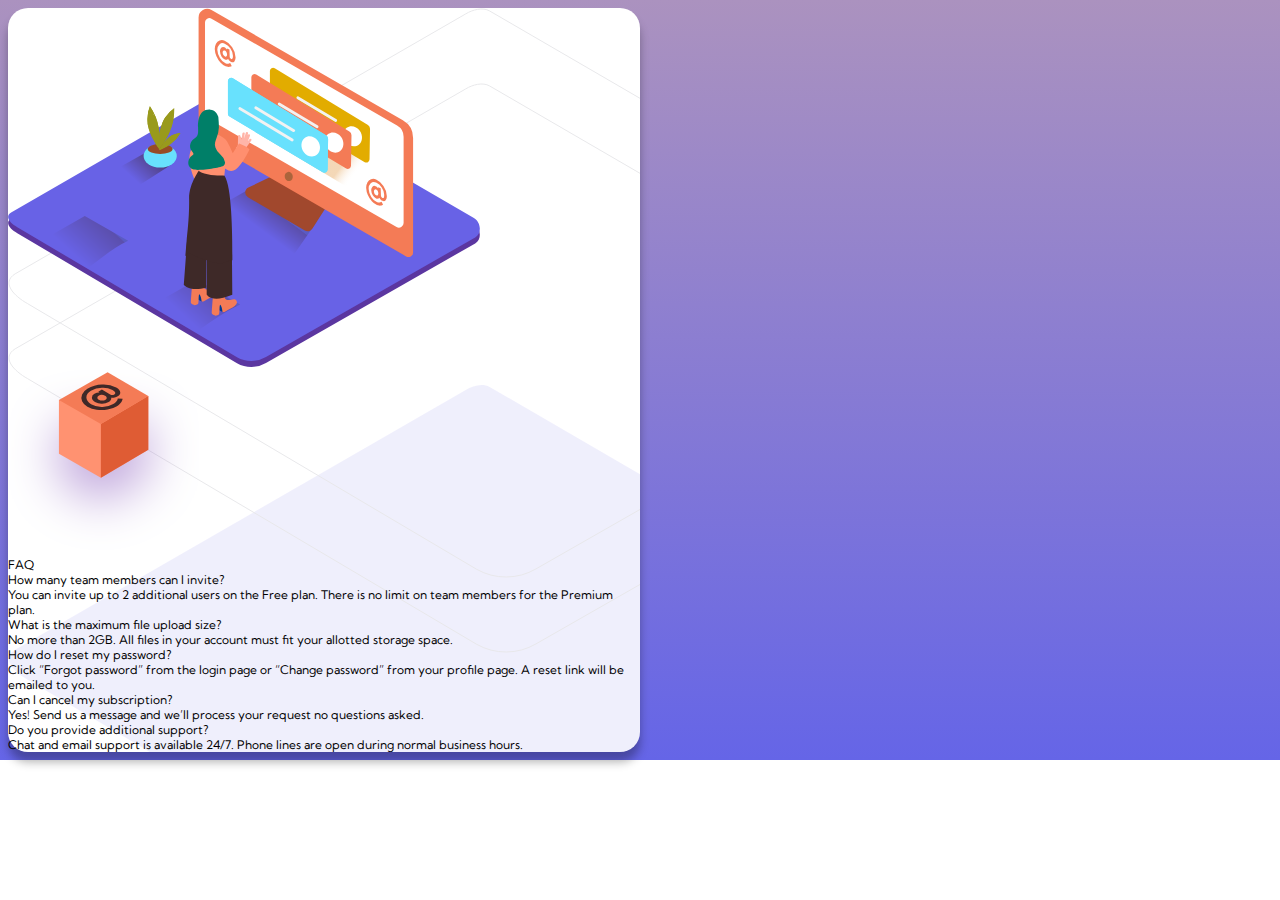
==== faq-accordion-card-main/code files/index.html @ 154fa42a "added the images, writeup, basic card style" ====
<!DOCTYPE html>
<html lang="en">

  <head>
    <meta charset="UTF-8">
    <meta name="viewport" content="width=device-width, initial-scale=1.0"> <!-- displays site properly based on user's device -->
    <link rel="stylesheet" href="https://fonts.googleapis.com/css?family=Kumbh Sans">
    <link rel="stylesheet" href="style.css">
    <link rel="icon" type="image/png" sizes="32x32" href="../images/favicon-32x32.png">  
    <title>Frontend Mentor | FAQ Accordion Card</title>
  </head>

  <body>   
      <div class="card">
        <div class="image">
          <img src="../images/illustration-woman-online-desktop.svg">
          <img src="../images/illustration-box-desktop.svg">
        </div>
        <div>
          <div class="heading">FAQ</div>

          <div class="section">
            <div class="question">How many team members can I invite?</div>
            <div class="answer">You can invite up to 2 additional users on the Free plan. There is no limit on 
                team members for the Premium plan.</div>
          </div>

          <div class="section">
            <div class="question">What is the maximum file upload size?</div>
            <div class="answer">No more than 2GB. All files in your account must fit your allotted storage space.</div>
          </div>
          
          <div class="section">
            <div class="question">How do I reset my password?</div>
            <div class="answer">Click “Forgot password” from the login page or “Change password” from your profile page.
                A reset link will be emailed to you.</div>
          </div>
          
          <div class="section">
            <div class="question">Can I cancel my subscription?</div>
            <div class="answer">Yes! Send us a message and we’ll process your request no questions asked.</div>
          </div>
          
          <div class="section">
            <div class="question">Do you provide additional support?</div>
            <div class="answer">Chat and email support is available 24/7. Phone lines are open during normal business hours.</div>
          </div>
          
        </div>
      </div>   
  </body>
</html>
---- faq-accordion-card-main/code files/style.css ----
html {
    font-family:'Kumbh Sans';
    background-image: linear-gradient(#AB92BF, #6565E7);
    background-repeat:no-repeat;
    font-size:12px;
}

* {
    box-sizing:border-box;
}

.card {
    background-image: url("../images/bg-pattern-desktop.svg");
    background-color:white;
    width: 50%;
    border-radius:20px;
    align-items: center;
    box-shadow: 0px 10px 10px 0 rgba(0,0,0,0.3);
}
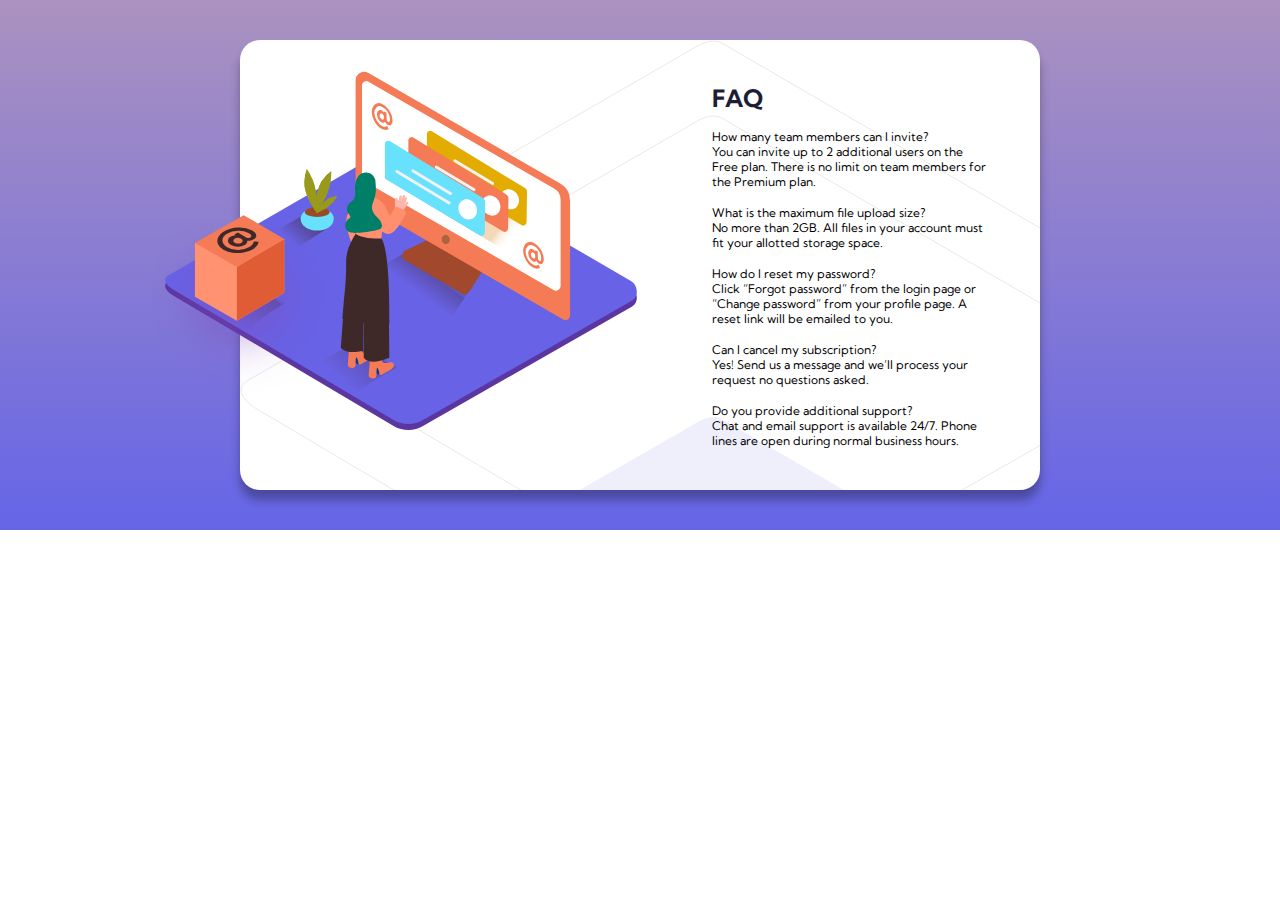
==== commit 8a56d3df: "center aligned the card, positioning of the images, styling of texts" ====
--- a/faq-accordion-card-main/code files/index.html
+++ b/faq-accordion-card-main/code files/index.html
@@ -13,8 +13,8 @@
   <body>   
       <div class="card">
         <div class="image">
-          <img src="../images/illustration-woman-online-desktop.svg">
-          <img src="../images/illustration-box-desktop.svg">
+          <img id="woman" src="../images/illustration-woman-online-desktop.svg">
+          <img id="box" src="../images/illustration-box-desktop.svg">
         </div>
         <div>
           <div class="heading">FAQ</div>
--- a/faq-accordion-card-main/code files/style.css
+++ b/faq-accordion-card-main/code files/style.css
@@ -3,6 +3,10 @@
     background-image: linear-gradient(#AB92BF, #6565E7);
     background-repeat:no-repeat;
     font-size:12px;
+}
+
+body {
+    text-align:-webkit-center;
 }
 
 * {
@@ -12,8 +16,57 @@
 .card {
     background-image: url("../images/bg-pattern-desktop.svg");
     background-color:white;
-    width: 50%;
+    width: 800px;
+    height:450px;
     border-radius:20px;
     align-items: center;
     box-shadow: 0px 10px 10px 0 rgba(0,0,0,0.3);
+    display:flex;
+    text-align: initial;
+    margin:40px;
+}
+
+#woman {
+    position: relative;
+    top:50px;
+    right:75px;
+}
+
+#box {
+    position: relative;
+    bottom: 170px;
+    right: 96px;
+
+}
+
+.image {
+    position:relative;
+    top:30px;
+}
+
+.heading {
+    color: 	#1d1e35;
+    font-size: 200%;
+    font-weight:700;
+}
+
+.section {
+    margin-top:16px;
+
+}
+
+.section:first-child {
+    margin-top:32px;
+}
+
+.card > div:last-child {
+    margin-right: 50px;
+}
+
+.question {
+
+}
+
+.answer {
+
 }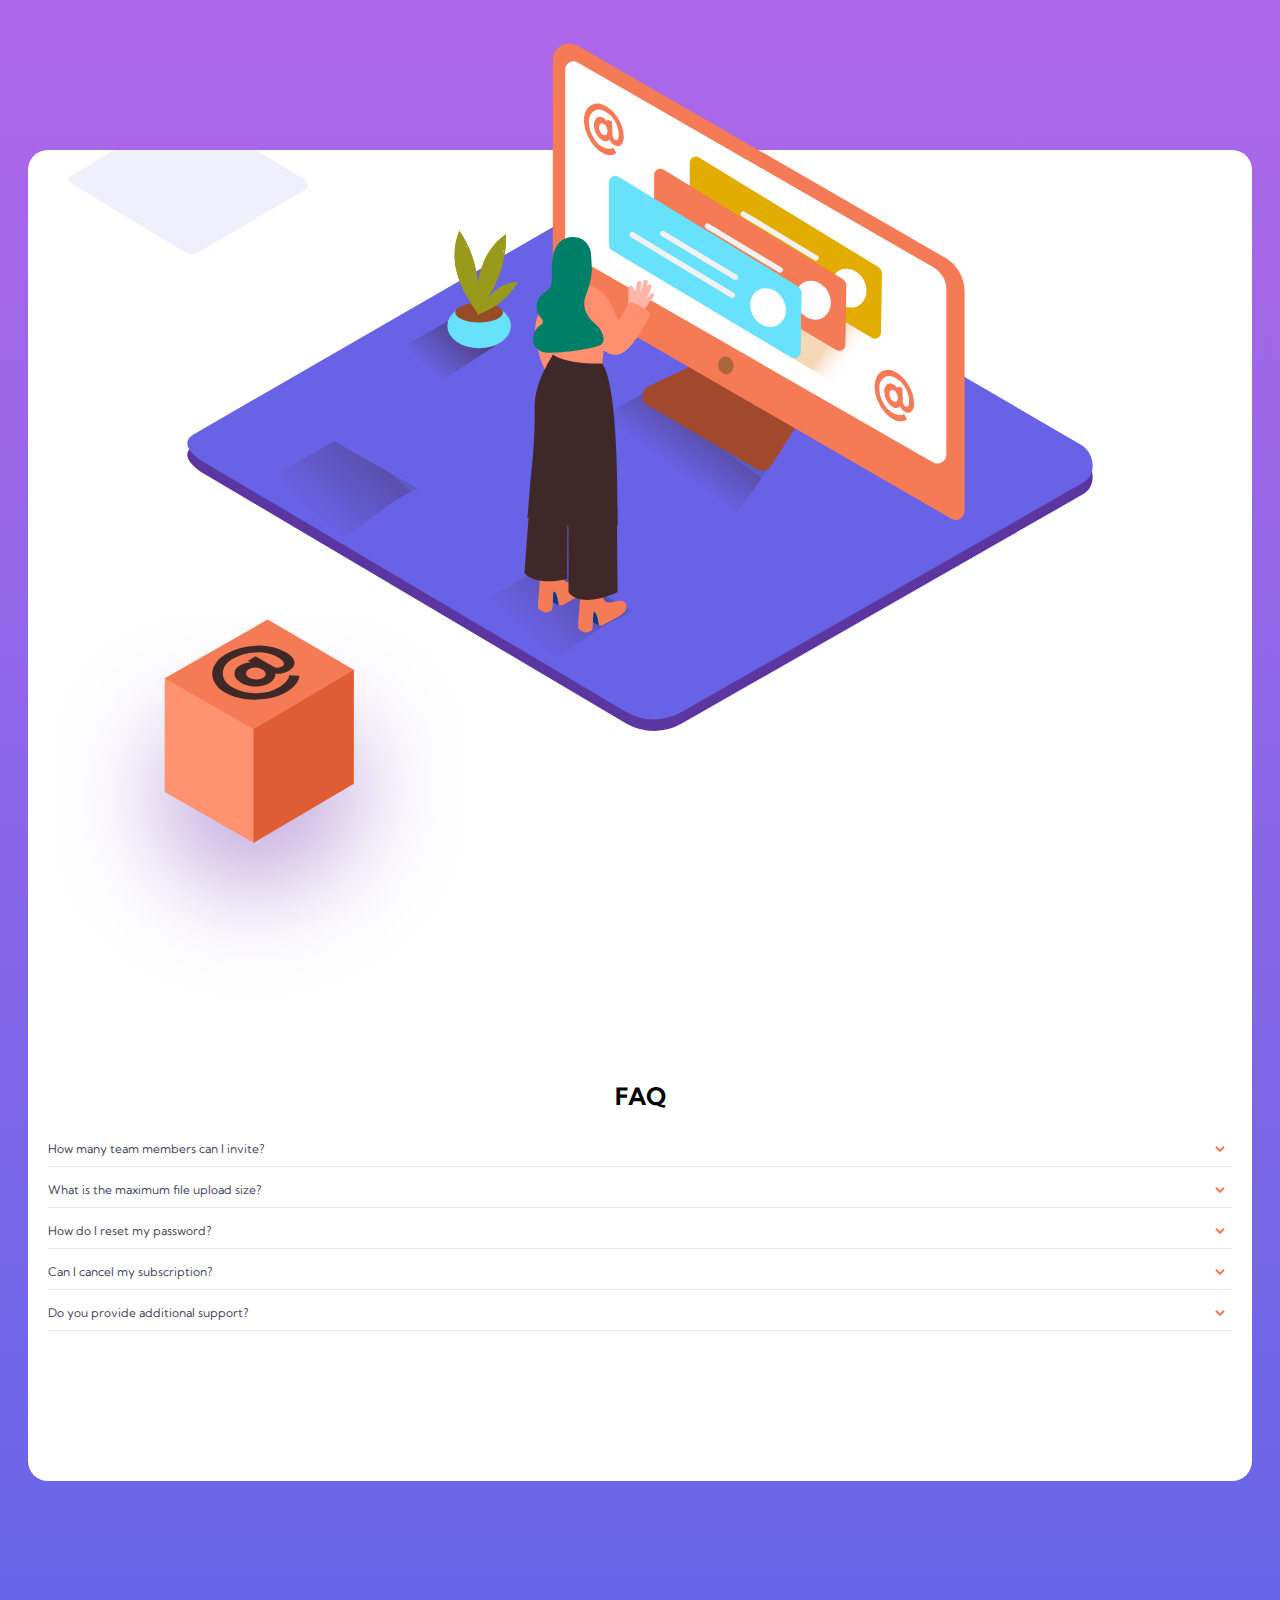
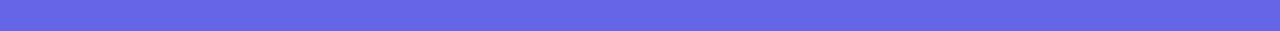
==== commit 88869194: "creating styles for mobile first" ====
--- a/faq-accordion-card-main/code files/index.html
+++ b/faq-accordion-card-main/code files/index.html
@@ -12,40 +12,57 @@
 
   <body>   
       <div class="card">
-        <div class="image">
-          <img id="woman" src="../images/illustration-woman-online-desktop.svg">
-          <img id="box" src="../images/illustration-box-desktop.svg">
+
+        <!--- Image content -->
+        <div class="image-section">
+          <div id="images">
+            <img id="woman" class="center" src="../images/illustration-woman-online-desktop.svg">
+            <img id="box" src="../images/illustration-box-desktop.svg">
+          </div>     
         </div>
-        <div>
+
+        <!--- Text content-->
+        <div class="content-section">
           <div class="heading">FAQ</div>
-
           <div class="section">
-            <div class="question">How many team members can I invite?</div>
-            <div class="answer">You can invite up to 2 additional users on the Free plan. There is no limit on 
-                team members for the Premium plan.</div>
+            <div class="question-answer">
+              <div class="question-section">
+                <div id="question-1" class="question">How many team members can I invite?</div>
+                <img id="arrow-1" class="arrow" src="../images/icon-arrow-down.svg">
+              </div>  
+              <div class="answer">You can invite up to 2 additional users on the Free plan. There is no limit on 
+                  team members for the Premium plan.</div>
+            </div>
+            <div class="question-answer">
+              <div class="question-section">
+                <div class="question">What is the maximum file upload size?</div>
+                <img id="arrow-2" class="arrow" src="../images/icon-arrow-down.svg">
+              </div>
+              <div class="answer">No more than 2GB. All files in your account must fit your allotted storage space.</div>
+            </div> 
+            <div class="question-answer">
+              <div class="question-section">
+                <div class="question">How do I reset my password?</div>
+                <img id="arrow-3" class="arrow" src="../images/icon-arrow-down.svg">
+              </div>
+              <div class="answer">Click “Forgot password” from the login page or “Change password” from your profile page.
+                  A reset link will be emailed to you.</div>
+            </div>   
+            <div class="question-answer">
+              <div class="question-section">
+                <div class="question">Can I cancel my subscription?</div>
+                <img id="arrow-4" class="arrow" src="../images/icon-arrow-down.svg">
+              </div>
+              <div class="answer">Yes! Send us a message and we’ll process your request no questions asked.</div>
+            </div>
+            <div class="question-answer">
+              <div class="question-section">
+                <div class="question">Do you provide additional support?</div>
+                <img id="arrow-5" class="arrow" src="../images/icon-arrow-down.svg">
+              </div>
+              <div class="answer">Chat and email support is available 24/7. Phone lines are open during normal business hours.</div>
+            </div>
           </div>
-
-          <div class="section">
-            <div class="question">What is the maximum file upload size?</div>
-            <div class="answer">No more than 2GB. All files in your account must fit your allotted storage space.</div>
-          </div>
-          
-          <div class="section">
-            <div class="question">How do I reset my password?</div>
-            <div class="answer">Click “Forgot password” from the login page or “Change password” from your profile page.
-                A reset link will be emailed to you.</div>
-          </div>
-          
-          <div class="section">
-            <div class="question">Can I cancel my subscription?</div>
-            <div class="answer">Yes! Send us a message and we’ll process your request no questions asked.</div>
-          </div>
-          
-          <div class="section">
-            <div class="question">Do you provide additional support?</div>
-            <div class="answer">Chat and email support is available 24/7. Phone lines are open during normal business hours.</div>
-          </div>
-          
         </div>
       </div>   
   </body>
--- a/faq-accordion-card-main/code files/style.css
+++ b/faq-accordion-card-main/code files/style.css
@@ -1,72 +1,89 @@
-html {
+body {
+    background-image: linear-gradient(	#af67e9,#6565e7);
+    background-repeat:no-repeat;
     font-family:'Kumbh Sans';
-    background-image: linear-gradient(#AB92BF, #6565E7);
-    background-repeat:no-repeat;
     font-size:12px;
-}
-
-body {
-    text-align:-webkit-center;
-}
-
-* {
-    box-sizing:border-box;
+    font-weight:400;
 }
 
 .card {
-    background-image: url("../images/bg-pattern-desktop.svg");
-    background-color:white;
-    width: 800px;
-    height:450px;
+    background-color: #fff;
     border-radius:20px;
-    align-items: center;
-    box-shadow: 0px 10px 10px 0 rgba(0,0,0,0.3);
-    display:flex;
-    text-align: initial;
-    margin:40px;
+    margin:150px 20px;
+}
+
+.center {
+    margin:0 auto;
+    display:block;
 }
 
 #woman {
-    position: relative;
-    top:50px;
-    right:75px;
+    width: 74%;
+    position:relative;
+    bottom: 108px;
 }
 
 #box {
+    width: 33%;
     position: relative;
-    bottom: 170px;
-    right: 96px;
-
+    bottom: 224px;
+    left:29px;
 }
 
-.image {
-    position:relative;
-    top:30px;
+div.image-section{
+    background-image:url('../images/bg-pattern-mobile.svg');
+    background-repeat:no-repeat;
+    position: relative;
+    left:40px;
+}
+
+div#images {
+    position: relative;
+    right:40px;
 }
 
 .heading {
-    color: 	#1d1e35;
-    font-size: 200%;
     font-weight:700;
+    font-size:200%;
+    text-align:center;
+}
+
+.content-section {
+    position:relative;
+    bottom:150px;
 }
 
 .section {
-    margin-top:16px;
-
+    margin-top:30px;
+    padding:0 20px;
 }
 
-.section:first-child {
-    margin-top:32px;
+.question-answer {
+    border-bottom:1.5px solid #e7e7e9;
+    margin-bottom:15px;
 }
 
-.card > div:last-child {
-    margin-right: 50px;
+.question-section {
+    margin-bottom:10px;
+    color: 	#4a4b5e;
+}
+
+.question-section:hover {
+    color:#f47c57;
+    cursor:pointer;
 }
 
 .question {
-
+    display:inline-block;
+    width:calc(100% - 20px);
 }
 
 .answer {
+    color: #787887;
+    margin-bottom:10px;
+    display:none;
+}
 
+#question-1:checked {
+    color: #1d1e35;
 }